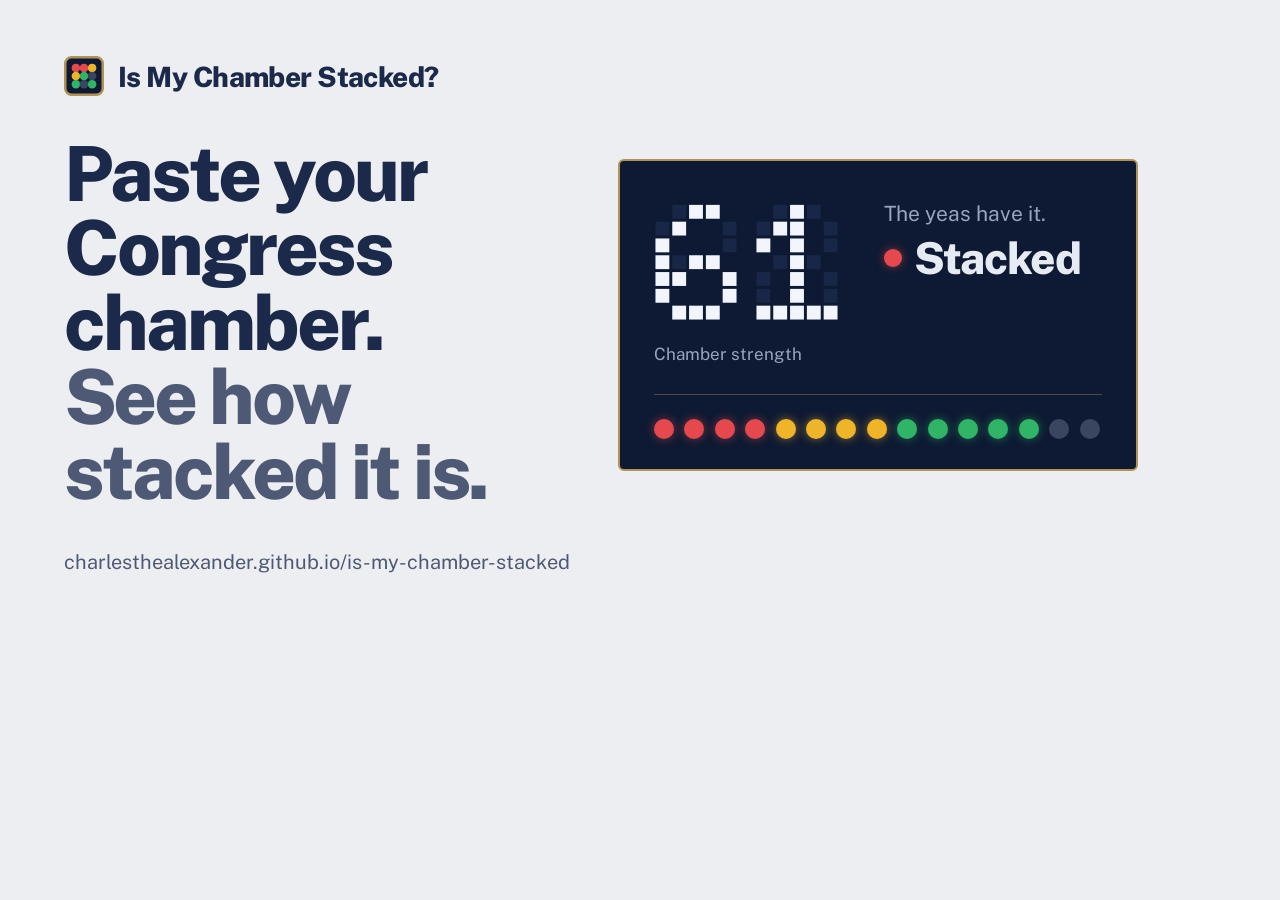
==== og.html @ a6af8c4c "Split into modules, add lookup, rankings and About pages, tests and README Frontend is now a shell p" ====
<!doctype html>
<html lang="en">
<head>
<meta charset="utf-8">
<title>Is My Chamber Stacked? social card</title>
<link rel="preconnect" href="https://fonts.googleapis.com">
<link rel="preconnect" href="https://fonts.gstatic.com" crossorigin>
<link href="https://fonts.googleapis.com/css2?family=Doto:wght@800&family=Public+Sans:wght@400..800&display=swap" rel="stylesheet">
<style>
/* 1200x630 Open Graph card. Screenshot the .card element to assets/og.png. */
html, body { margin: 0; background: #ECEEF1; }
.card {
  width: 1200px; height: 630px; box-sizing: border-box; padding: 56px 64px;
  display: grid; grid-template-columns: 1fr 520px; grid-template-rows: auto 1fr auto; column-gap: 48px;
  background: #ECEEF1; color: #1B2A4A; font-family: "Public Sans", system-ui, sans-serif; overflow: hidden;
}
.mark { grid-column: 1; display: flex; align-items: center; gap: 14px; font-weight: 800; font-size: 28px; letter-spacing: -.02em; }
.mark svg { width: 40px; height: 40px; }
h1 { align-self: center; margin: 0; font-size: 76px; line-height: .98; font-weight: 800; letter-spacing: -.04em; }
h1 span { display: block; color: #4E5A75; }
.url { grid-column: 1; align-self: end; margin: 0; font-size: 20px; color: #4E5A75; white-space: nowrap; }
.board {
  grid-column: 2; grid-row: 1 / 4; align-self: center; background: #0E1A33; color: #E6EAF2;
  border: 2px solid #B39256; border-radius: 6px; padding: 34px 34px 30px;
}
.top { display: flex; align-items: flex-start; gap: 28px; }
.led { display: inline-grid; font-family: "Doto", monospace; font-weight: 800; font-size: 168px; line-height: .8; color: #F2F5FB; }
.led::before, .led span { grid-area: 1 / 1; text-align: right; }
.led::before { content: "88"; color: #182648; }
.cap { margin: 14px 0 0; font-size: 17px; color: #9AA5BD; }
.verdict { padding-top: 6px; }
.verdict p { margin: 0; font-size: 21px; color: #9AA5BD; }
.label { display: flex; align-items: center; gap: 12px; margin-top: 6px !important; font-size: 44px !important; font-weight: 800; letter-spacing: -.03em; color: #E6EAF2 !important; }
.light { width: 18px; height: 18px; border-radius: 50%; flex: none; background: var(--c); box-shadow: 0 0 10px color-mix(in srgb, var(--c) 55%, transparent); }
.r { --c: #E5484D; } .a { --c: #F0B429; } .g { --c: #2FB565; } .u { --c: #3A4660; box-shadow: none; }
.lights { display: grid; grid-template-columns: repeat(15, 1fr); gap: 8px; margin-top: 30px; padding-top: 24px; border-top: 1px solid rgba(179, 146, 86, .4); }
.lights .light { width: 20px; height: 20px; }
</style>
</head>
<body>
<div class="card">
  <div class="mark">
    <svg viewBox="0 0 32 32" aria-hidden="true">
      <rect x="1" y="1" width="30" height="30" rx="5" fill="#0E1A33" stroke="#B39256" stroke-width="2"/>
      <circle cx="9.5" cy="9.5" r="3.4" fill="#E5484D"/><circle cx="16" cy="9.5" r="3.4" fill="#E5484D"/><circle cx="22.5" cy="9.5" r="3.4" fill="#F0B429"/>
      <circle cx="9.5" cy="16" r="3.4" fill="#F0B429"/><circle cx="16" cy="16" r="3.4" fill="#2FB565"/><circle cx="22.5" cy="16" r="3.4" fill="#3A4660"/>
      <circle cx="9.5" cy="22.5" r="3.4" fill="#2FB565"/><circle cx="16" cy="22.5" r="3.4" fill="#3A4660"/><circle cx="22.5" cy="22.5" r="3.4" fill="#2FB565"/>
    </svg>
    Is My Chamber Stacked?
  </div>
  <h1>Paste your Congress chamber. <span>See how stacked it is.</span></h1>
  <p class="url">charlesthealexander.github.io/is-my-chamber-stacked</p>
  <div class="board">
    <div class="top">
      <div>
        <span class="led"><span>61</span></span>
        <p class="cap">Chamber strength</p>
      </div>
      <div class="verdict">
        <p>The yeas have it.</p>
        <p class="label"><i class="light r"></i>Stacked</p>
      </div>
    </div>
    <div class="lights" aria-hidden="true">
      <i class="light r"></i><i class="light r"></i><i class="light r"></i><i class="light r"></i><i class="light a"></i>
      <i class="light a"></i><i class="light a"></i><i class="light a"></i><i class="light g"></i><i class="light g"></i>
      <i class="light g"></i><i class="light g"></i><i class="light g"></i><i class="light u"></i><i class="light u"></i>
    </div>
  </div>
</div>
</body>
</html>
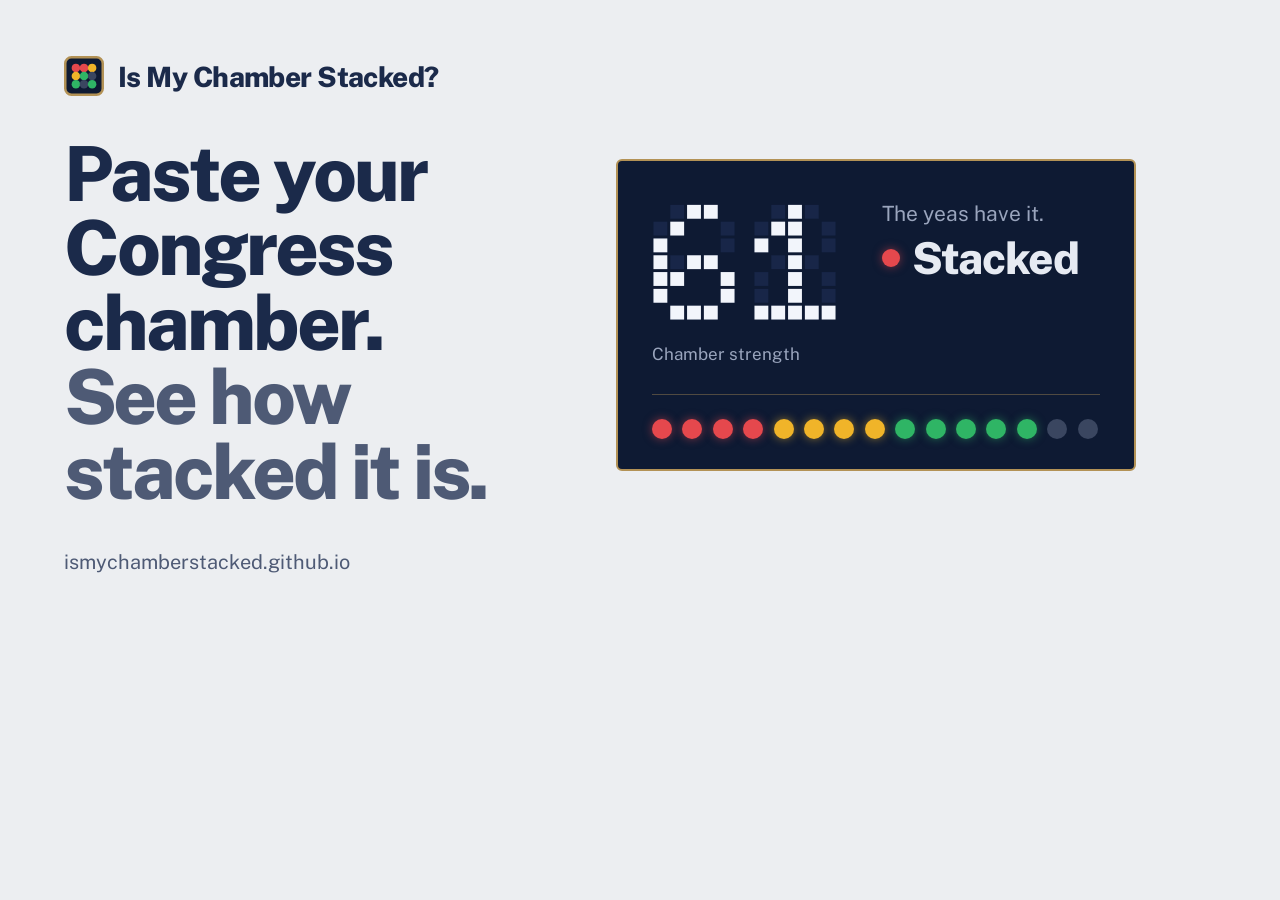
==== commit 5d135010: "Move to ismychamberstacked.github.io Point the share-card URLs, footer and About links, README and t" ====
--- a/og.html
+++ b/og.html
@@ -49,7 +49,7 @@
     Is My Chamber Stacked?
   </div>
   <h1>Paste your Congress chamber. <span>See how stacked it is.</span></h1>
-  <p class="url">charlesthealexander.github.io/is-my-chamber-stacked</p>
+  <p class="url">ismychamberstacked.github.io</p>
   <div class="board">
     <div class="top">
       <div>
